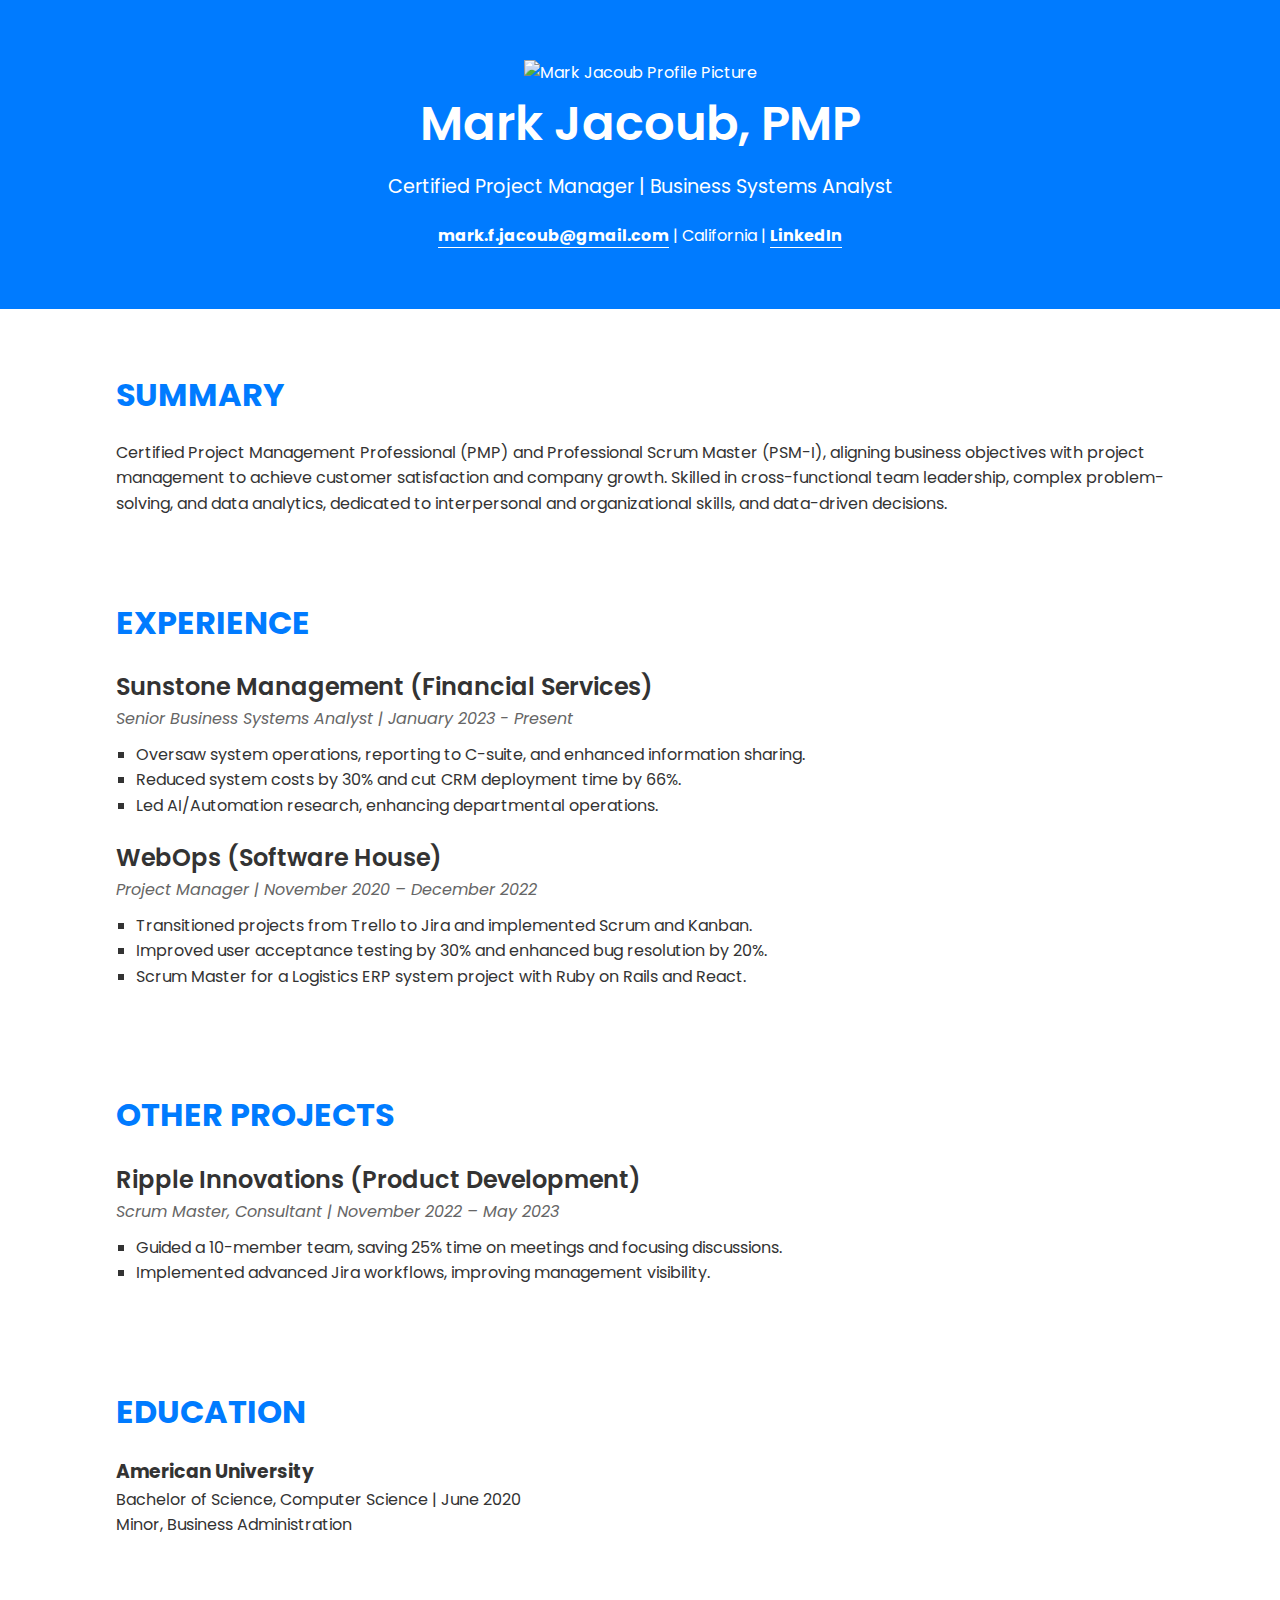
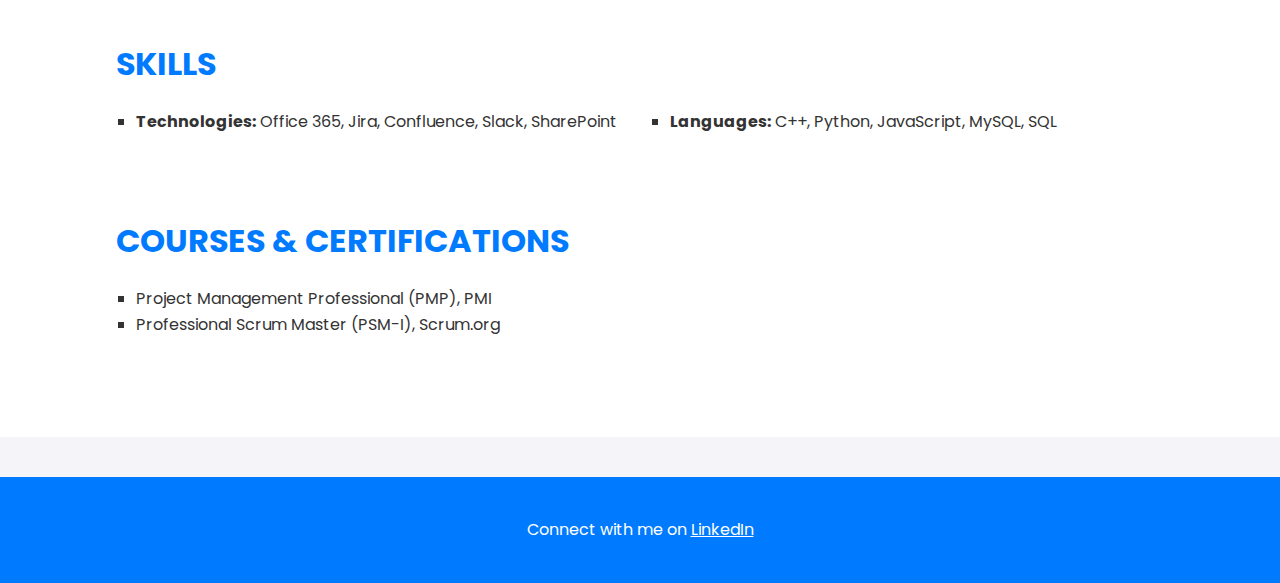
==== index.html @ c3df67de "Update index.html" ====
<!DOCTYPE html>
<html lang="en">
<head>
    <meta charset="UTF-8">
    <meta name="viewport" content="width=device-width, initial-scale=1.0">
    <title>Mark Jacoub - Resume</title>
    <link rel="stylesheet" href="styles.css"> <!-- Link to your CSS file for styling -->
    <link href="https://fonts.googleapis.com/css2?family=Poppins:wght@400;600&display=swap" rel="stylesheet">
</head>
<body>
    <header class="hero">
        <div class="container hero-content">
            <!-- Add image space -->
            <div class="profile-pic">
                <img src="profile.jpg" alt="Mark Jacoub Profile Picture">
            </div>
            <div class="hero-text">
                <h1>Mark Jacoub, PMP</h1>
                <p class="subtitle">Certified Project Manager | Business Systems Analyst</p>
                <p><a href="mailto:mark.f.jacoub@gmail.com">mark.f.jacoub@gmail.com</a> | <span>California</span> | <a href="https://www.linkedin.com/in/mark-jacoub" target="_blank">LinkedIn</a></p>
            </div>
        </div>
    </header>

    <main>
        <section id="summary" class="container section">
            <h2>Summary</h2>
            <p>
                Certified Project Management Professional (PMP) and Professional Scrum Master (PSM-I), aligning business objectives with project management to achieve customer satisfaction and company growth. Skilled in cross-functional team leadership, complex problem-solving, and data analytics, dedicated to interpersonal and organizational skills, and data-driven decisions.
            </p>
        </section>

        <section id="experience" class="container section">
            <h2>Experience</h2>

            <div class="job">
                <h3>Sunstone Management (Financial Services)</h3>
                <span class="job-title">Senior Business Systems Analyst | January 2023 - Present</span>
                <ul>
                    <li>Oversaw system operations, reporting to C-suite, and enhanced information sharing.</li>
                    <li>Reduced system costs by 30% and cut CRM deployment time by 66%.</li>
                    <li>Led AI/Automation research, enhancing departmental operations.</li>
                </ul>
            </div>

            <div class="job">
                <h3>WebOps (Software House)</h3>
                <span class="job-title">Project Manager | November 2020 – December 2022</span>
                <ul>
                    <li>Transitioned projects from Trello to Jira and implemented Scrum and Kanban.</li>
                    <li>Improved user acceptance testing by 30% and enhanced bug resolution by 20%.</li>
                    <li>Scrum Master for a Logistics ERP system project with Ruby on Rails and React.</li>
                </ul>
            </div>

            <!-- More experience items can go here -->
        </section>

        <section id="projects" class="container section">
            <h2>Other Projects</h2>

            <!-- List of Projects -->
            <div class="job">
                <h3>Ripple Innovations (Product Development)</h3>
                <span class="job-title">Scrum Master, Consultant | November 2022 – May 2023</span>
                <ul>
                    <li>Guided a 10-member team, saving 25% time on meetings and focusing discussions.</li>
                    <li>Implemented advanced Jira workflows, improving management visibility.</li>
                </ul>
            </div>
        </section>

        <section id="education" class="container section">
            <h2>Education</h2>
            <div class="education-item">
                <h3>American University</h3>
                <p>Bachelor of Science, Computer Science | June 2020</p>
                <p>Minor, Business Administration</p>
            </div>
        </section>

        <section id="skills" class="container section">
            <h2>Skills</h2>
            <ul class="skills-list">
                <li><strong>Technologies:</strong> Office 365, Jira, Confluence, Slack, SharePoint</li>
                <li><strong>Languages:</strong> C++, Python, JavaScript, MySQL, SQL</li>
            </ul>
        </section>

        <section id="certifications" class="container section">
            <h2>Courses & Certifications</h2>
            <ul>
                <li>Project Management Professional (PMP), PMI</li>
                <li>Professional Scrum Master (PSM-I), Scrum.org</li>
            </ul>
        </section>
    </main>

    <footer class="footer">
        <div class="container">
            <p>Connect with me on <a href="https://www.linkedin.com/in/mark-jacoub">LinkedIn</a></p>
        </div>
    </footer>
</body>
</html>
---- styles.css ----
/* Import Google Fonts */
@import url('https://fonts.googleapis.com/css2?family=Poppins:wght@400;600&display=swap');

* {
    margin: 0;
    padding: 0;
    box-sizing: border-box;
}

body {
    font-family: 'Poppins', sans-serif;
    line-height: 1.6;
    background-color: #f4f4f9;
    color: #333;
}

a {
    color: #007bff;
    text-decoration: none;
}

.container {
    width: 85%;
    max-width: 1200px;
    margin: 0 auto;
    padding: 20px;
}

.hero {
    background: #007bff;
    color: #fff;
    padding: 40px 0;
    text-align: center;
}

.hero h1 {
    font-size: 3em;
    font-weight: 600;
    margin-bottom: 10px;
}

.hero p.subtitle {
    font-size: 1.2em;
    margin-bottom: 20px;
}

.hero a {
    color: #fff;
    font-weight: bold;
    border-bottom: 1px solid #fff;
    transition: border-bottom 0.3s ease-in-out;
}

.hero a:hover {
    border-bottom: 1px solid transparent;
}

main {
    background: #fff;
    padding: 40px 0;
}

.section {
    margin-bottom: 40px;
}

h2 {
    font-size: 2em;
    color: #007bff;
    margin-bottom: 20px;
    text-transform: uppercase;
}

.job, .education-item {
    margin-bottom: 20px;
}

.job h3 {
    font-size: 1.5em;
    font-weight: 600;
    color: #333;
}

.job-title {
    font-style: italic;
    color: #666;
    margin-bottom: 10px;
    display: block;
}

ul {
    list-style-type: square;
    margin-left: 20px;
}

ul.skills-list {
    columns: 2;
    column-gap: 40px;
}

footer.footer {
    background: #007bff;
    color: white;
    text-align: center;
    padding: 20px 0;
    margin-top: 40px;
}

.footer a {
    color: #fff;
    text-decoration: underline;
    transition: color 0.3s ease-in-out;
}

.footer a:hover {
    color: #f4f4f9;
}
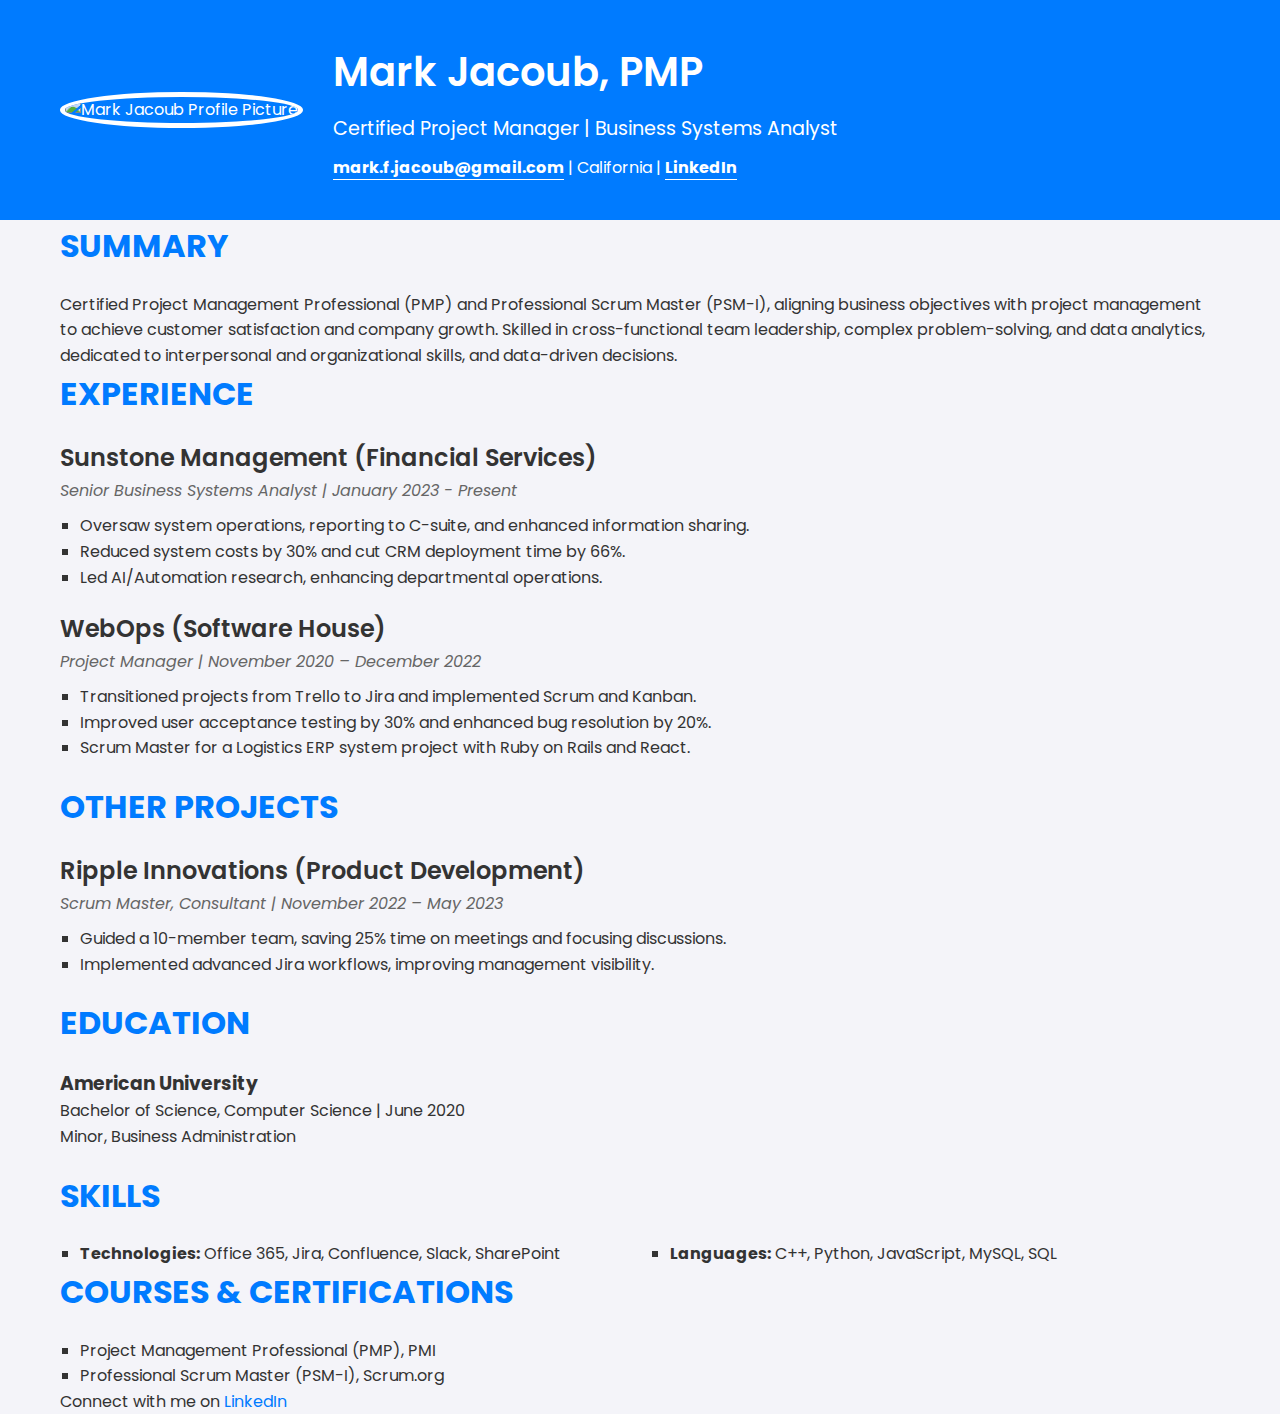
==== commit a6b3ff54: "Update index.html" ====
--- a/index.html
+++ b/index.html
@@ -10,10 +10,11 @@
 <body>
     <header class="hero">
         <div class="container hero-content">
-            <!-- Add image space -->
+            <!-- Image container -->
             <div class="profile-pic">
                 <img src="profile.jpg" alt="Mark Jacoub Profile Picture">
             </div>
+            <!-- Text content -->
             <div class="hero-text">
                 <h1>Mark Jacoub, PMP</h1>
                 <p class="subtitle">Certified Project Manager | Business Systems Analyst</p>
--- a/styles.css
+++ b/styles.css
@@ -19,29 +19,43 @@
     text-decoration: none;
 }
 
-.container {
-    width: 85%;
-    max-width: 1200px;
-    margin: 0 auto;
+.profile-pic img {
+    border-radius: 50%;  /* Make image round */
+    width: 150px;        /* Fixed width for image */
+    height: 150px;       /* Fixed height for image */
+    object-fit: cover;   /* Ensure image fits inside the circle */
+    border: 5px solid #fff; /* Optional white border around the image */
+}
+
+/* Flexbox for aligning the image and text horizontally */
+.hero {
+    background: #007bff;
+    color: white;
+    padding: 40px 0;
+}
+
+.hero-content {
+    display: flex;
+    align-items: center;
+    justify-content: flex-start; /* Align items to the left */
+    gap: 30px;  /* Space between image and text */
     padding: 20px;
 }
 
-.hero {
-    background: #007bff;
-    color: #fff;
-    padding: 40px 0;
-    text-align: center;
+.hero-text {
+    text-align: left;  /* Align the text to the left */
+    max-width: 70%;  /* Limit width of the text block */
 }
 
 .hero h1 {
-    font-size: 3em;
+    font-size: 2.5em;
     font-weight: 600;
     margin-bottom: 10px;
 }
 
 .hero p.subtitle {
     font-size: 1.2em;
-    margin-bottom: 20px;
+    margin-bottom: 10px;
 }
 
 .hero a {
@@ -54,6 +68,11 @@
 .hero a:hover {
     border-bottom: 1px solid transparent;
 }
+
+.container {
+    max-width: 1200px;
+    margin: 0 auto;
+    padding: 0 20px;
 
 main {
     background: #fff;
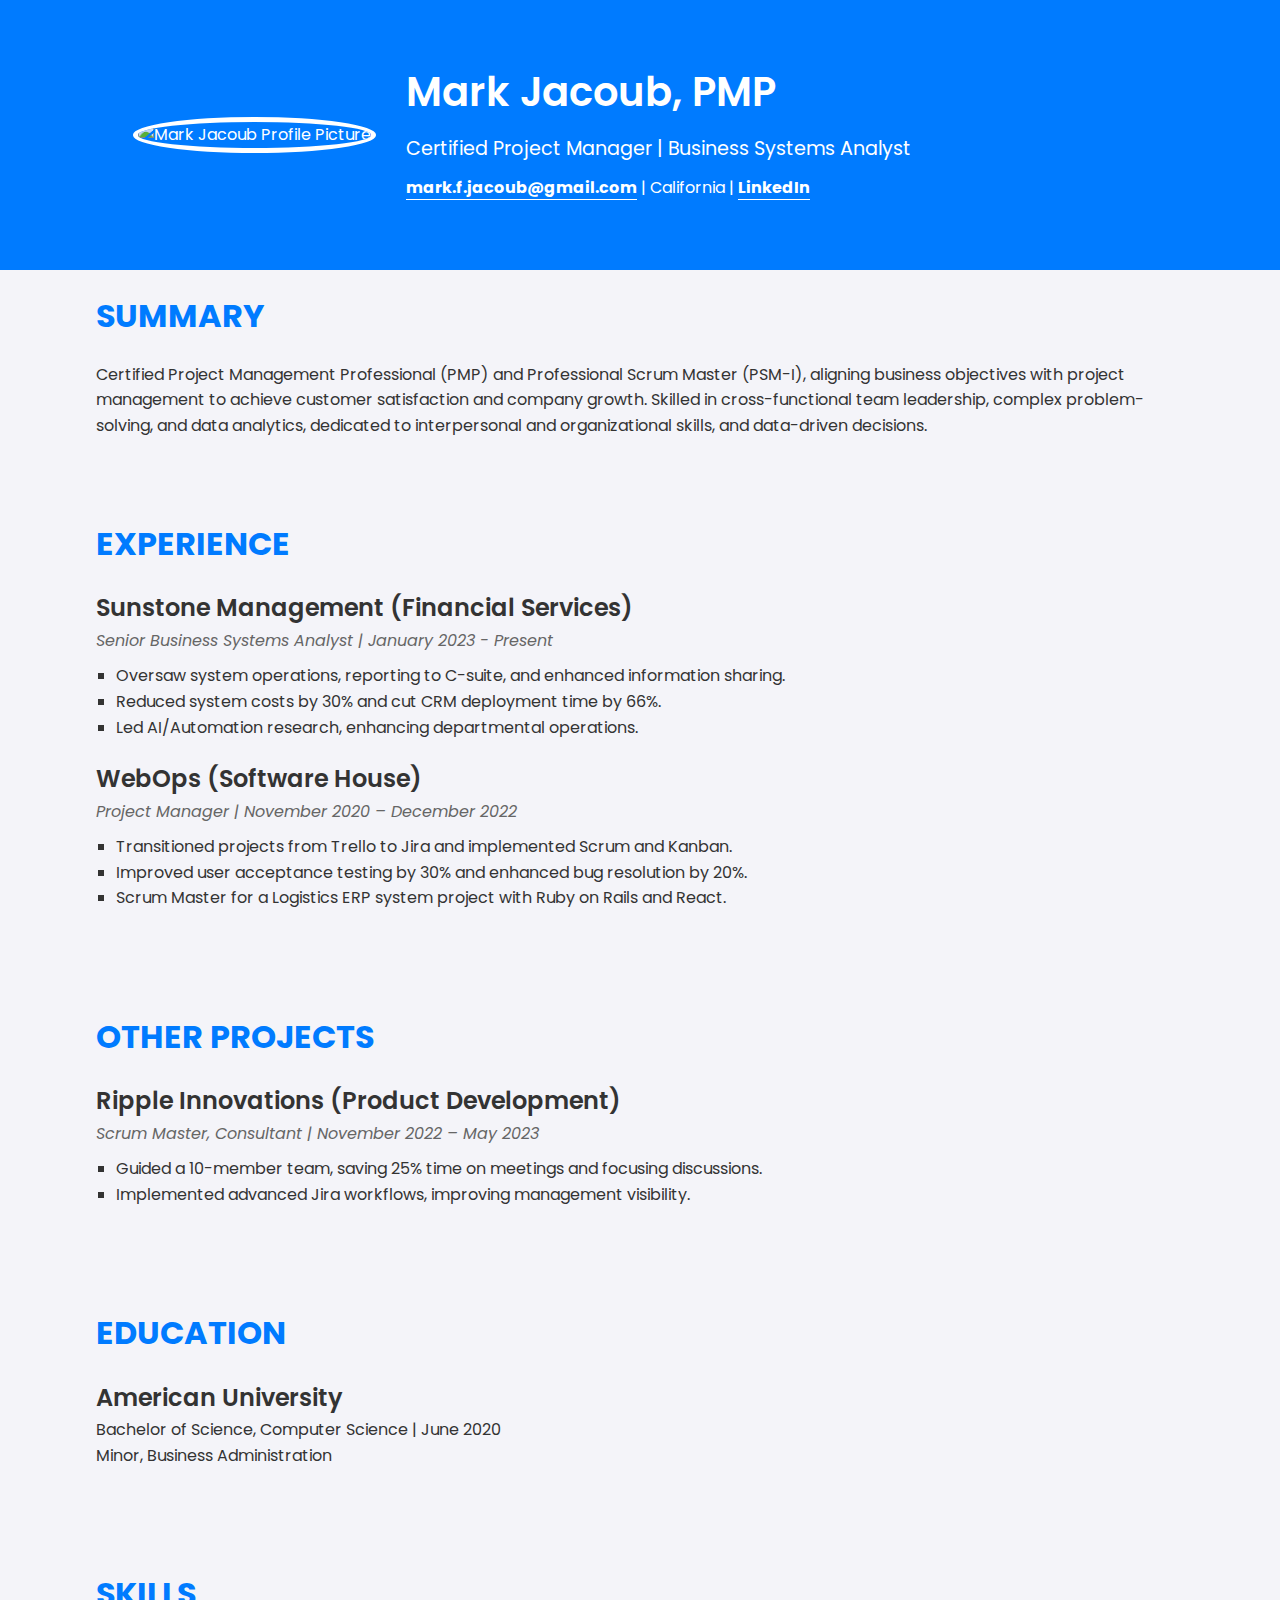
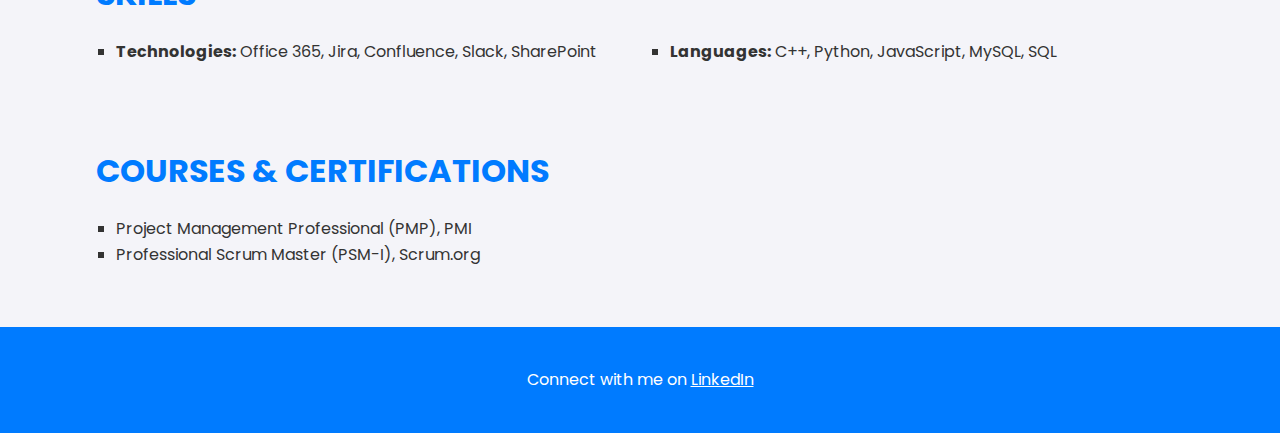
==== commit be3f3cd0: "Update index.html" ====
--- a/index.html
+++ b/index.html
@@ -7,12 +7,11 @@
     <link rel="stylesheet" href="styles.css"> <!-- Link to your CSS file for styling -->
     <link href="https://fonts.googleapis.com/css2?family=Poppins:wght@400;600&display=swap" rel="stylesheet">
 </head>
-<body>
     <header class="hero">
         <div class="container hero-content">
             <!-- Image container -->
             <div class="profile-pic">
-                <img src="profile.jpg" alt="Mark Jacoub Profile Picture">
+                <img src="images/profile.jpg" alt="Mark Jacoub Profile Picture">
             </div>
             <!-- Text content -->
             <div class="hero-text">
--- a/styles.css
+++ b/styles.css
@@ -12,43 +12,59 @@
     line-height: 1.6;
     background-color: #f4f4f9;
     color: #333;
-}
-
+    margin: 0;
+    padding: 0;
+}
+
+/* Links */
 a {
     color: #007bff;
     text-decoration: none;
 }
 
-.profile-pic img {
-    border-radius: 50%;  /* Make image round */
-    width: 150px;        /* Fixed width for image */
-    height: 150px;       /* Fixed height for image */
-    object-fit: cover;   /* Ensure image fits inside the circle */
-    border: 5px solid #fff; /* Optional white border around the image */
-}
-
-/* Flexbox for aligning the image and text horizontally */
+a:hover {
+    text-decoration: underline;
+}
+
+/* Container */
+.container {
+    width: 85%;
+    max-width: 1200px;
+    margin: 0 auto;
+    padding: 20px;
+}
+
+/* HERO SECTION */
 .hero {
-    background: #007bff;
-    color: white;
-    padding: 40px 0;
+    background-color: #007bff;
+    color: #fff;
+    padding: 40px 20px; /* Add some padding for better mobile view */
 }
 
 .hero-content {
     display: flex;
     align-items: center;
-    justify-content: flex-start; /* Align items to the left */
-    gap: 30px;  /* Space between image and text */
-    padding: 20px;
+    justify-content: flex-start;
+    gap: 30px;
+    flex-wrap: wrap; /* This ensures the image and text stack on smaller screens */
+}
+
+.profile-pic img {
+    border-radius: 50%; /* Make image round */
+    width: 150px; /* Fixed width for desktop */
+    height: 150px;
+    object-fit: cover; /* Keep the image proportionate */
+    border: 5px solid #fff; /* Optional white border around the image */
 }
 
 .hero-text {
-    text-align: left;  /* Align the text to the left */
-    max-width: 70%;  /* Limit width of the text block */
-}
-
+    text-align: left;
+    max-width: 70%; /* Limits the text width to 70% on wider screens */
+}
+
+/* Headings and Text */
 .hero h1 {
-    font-size: 2.5em;
+    font-size: 2.5em; /* Large font size for desktop */
     font-weight: 600;
     margin-bottom: 10px;
 }
@@ -56,6 +72,10 @@
 .hero p.subtitle {
     font-size: 1.2em;
     margin-bottom: 10px;
+}
+
+.hero p {
+    margin: 10px 0;
 }
 
 .hero a {
@@ -69,20 +89,13 @@
     border-bottom: 1px solid transparent;
 }
 
-.container {
-    max-width: 1200px;
-    margin: 0 auto;
-    padding: 0 20px;
-
-main {
-    background: #fff;
-    padding: 40px 0;
-}
-
+/* SECTION STYLING */
 .section {
     margin-bottom: 40px;
-}
-
+    padding: 20px 0;
+}
+
+/* Headings for sections */
 h2 {
     font-size: 2em;
     color: #007bff;
@@ -94,7 +107,7 @@
     margin-bottom: 20px;
 }
 
-.job h3 {
+.job h3, .education-item h3 {
     font-size: 1.5em;
     font-weight: 600;
     color: #333;
@@ -107,6 +120,7 @@
     display: block;
 }
 
+/* List Styling */
 ul {
     list-style-type: square;
     margin-left: 20px;
@@ -117,7 +131,7 @@
     column-gap: 40px;
 }
 
-footer.footer {
+.footer {
     background: #007bff;
     color: white;
     text-align: center;
@@ -134,3 +148,70 @@
 .footer a:hover {
     color: #f4f4f9;
 }
+
+/* RESPONSIVE DESIGN: ADAPT FOR MOBILE VIEW */
+
+/* Adjust for screens with a width of 768px or smaller (tablet & mobile) */
+@media (max-width: 768px) {
+    .hero-content {
+        flex-direction: column; /* Stack image and text vertically on smaller screens */
+        text-align: center; /* Center-align text for mobile view */
+    }
+
+    .profile-pic img {
+        width: 120px; /* Slightly smaller profile image for mobile */
+        height: 120px;
+    }
+
+    .hero h1 {
+        font-size: 2em; /* Reduce heading size for mobile */
+    }
+
+    .hero p.subtitle {
+        font-size: 1.1em; /* Slightly smaller subtitle */
+    }
+
+    .hero-text {
+        max-width: 100%; /* Let text take up full width on mobile */
+    }
+
+    ul.skills-list {
+        columns: 1; /* Single column list for smaller screens */
+    }
+
+    h2 {
+        font-size: 1.8em; /* Slightly smaller section headings */
+    }
+
+    .container {
+        width: 90%; /* Increase container width for smaller screens */
+    }
+}
+
+/* Adjust for screens with a width of 480px or smaller (mobile) */
+@media (max-width: 480px) {
+    .hero h1 {
+        font-size: 1.8em; /* Further reduce heading size */
+    }
+
+    .hero p.subtitle {
+        font-size: 1em; /* Adjust subtitle size */
+    }
+
+    .profile-pic img {
+        width: 100px; /* Smaller profile image for very small screens */
+        height: 100px;
+    }
+
+    .hero-content {
+        gap: 20px; /* Reduce gap between image and text */
+    }
+
+    .container {
+        width: 95%; /* Maximize container width for small screens */
+    }
+
+    ul.skills-list {
+        margin-left: 0; /* Center the list on very small screens */
+    }
+}
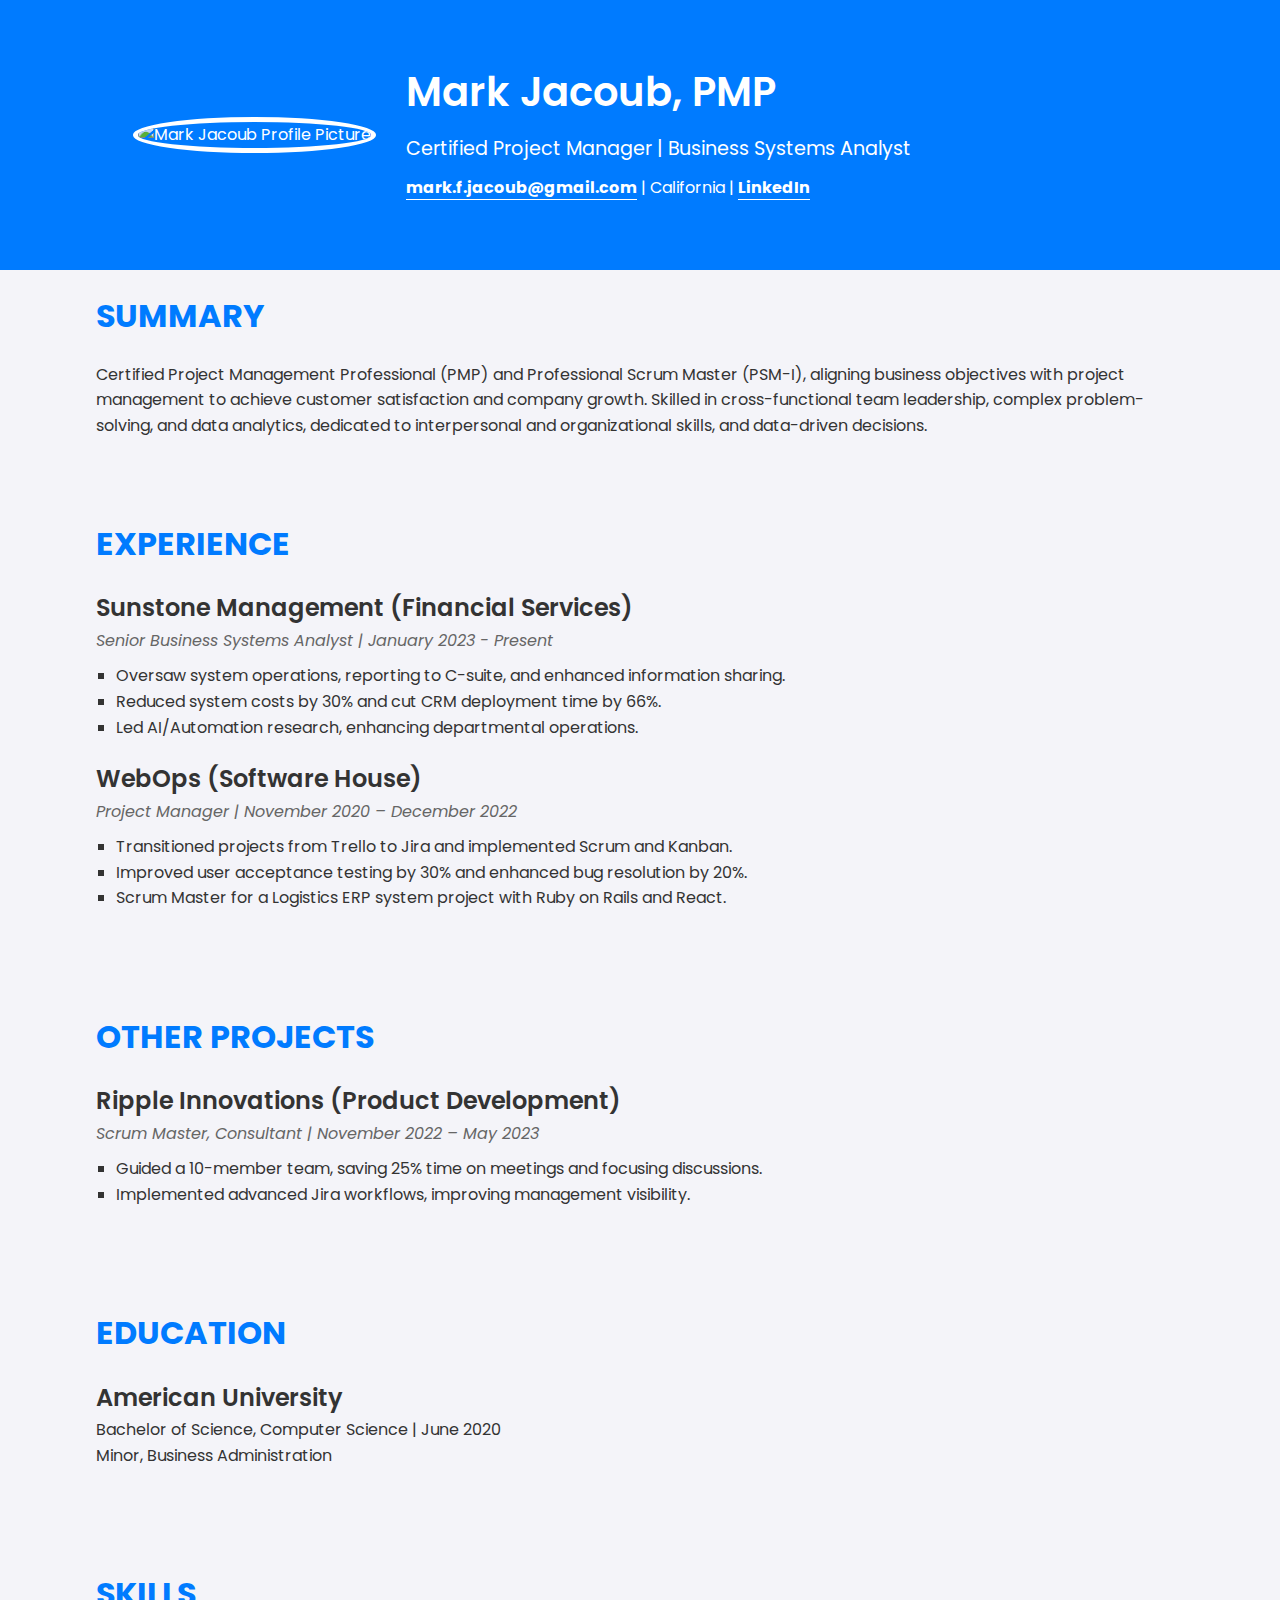
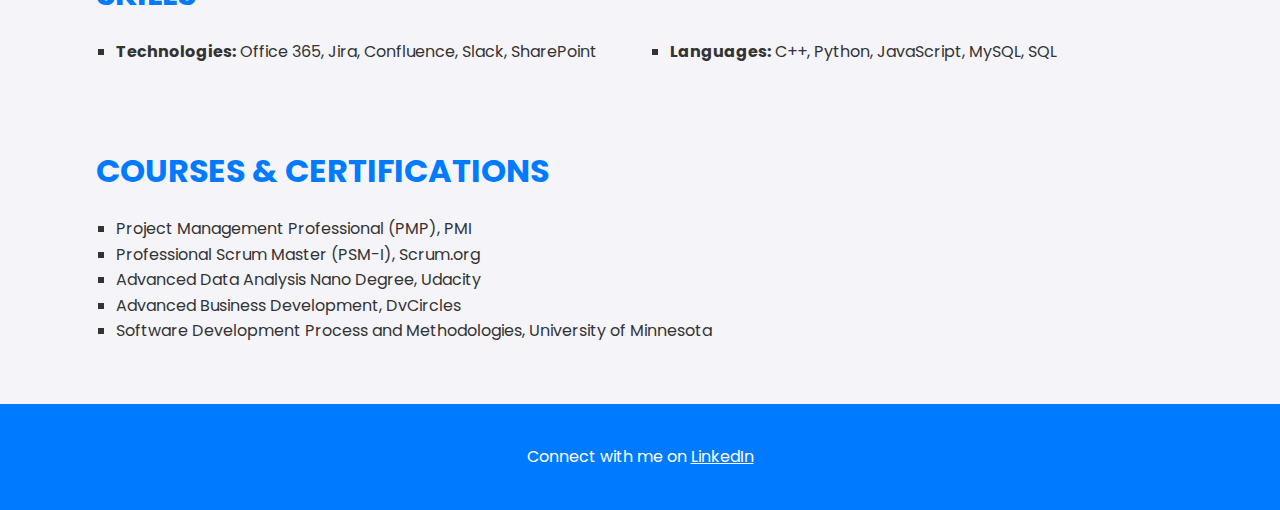
==== commit 2eb49d59: "Update index.html" ====
--- a/index.html
+++ b/index.html
@@ -4,14 +4,15 @@
     <meta charset="UTF-8">
     <meta name="viewport" content="width=device-width, initial-scale=1.0">
     <title>Mark Jacoub - Resume</title>
-    <link rel="stylesheet" href="styles.css"> <!-- Link to your CSS file for styling -->
+    <link rel="stylesheet" href="styles.css">
     <link href="https://fonts.googleapis.com/css2?family=Poppins:wght@400;600&display=swap" rel="stylesheet">
 </head>
+<body>
     <header class="hero">
         <div class="container hero-content">
             <!-- Image container -->
             <div class="profile-pic">
-                <img src="images/profile.jpg" alt="Mark Jacoub Profile Picture">
+                <img src="profile.jpg" alt="Mark Jacoub Profile Picture">
             </div>
             <!-- Text content -->
             <div class="hero-text">
@@ -59,7 +60,6 @@
         <section id="projects" class="container section">
             <h2>Other Projects</h2>
 
-            <!-- List of Projects -->
             <div class="job">
                 <h3>Ripple Innovations (Product Development)</h3>
                 <span class="job-title">Scrum Master, Consultant | November 2022 – May 2023</span>
@@ -92,6 +92,9 @@
             <ul>
                 <li>Project Management Professional (PMP), PMI</li>
                 <li>Professional Scrum Master (PSM-I), Scrum.org</li>
+                <li>Advanced Data Analysis Nano Degree, Udacity</li>
+                <li>Advanced Business Development, DvCircles</li>
+                <li>Software Development Process and Methodologies, University of Minnesota</li>
             </ul>
         </section>
     </main>
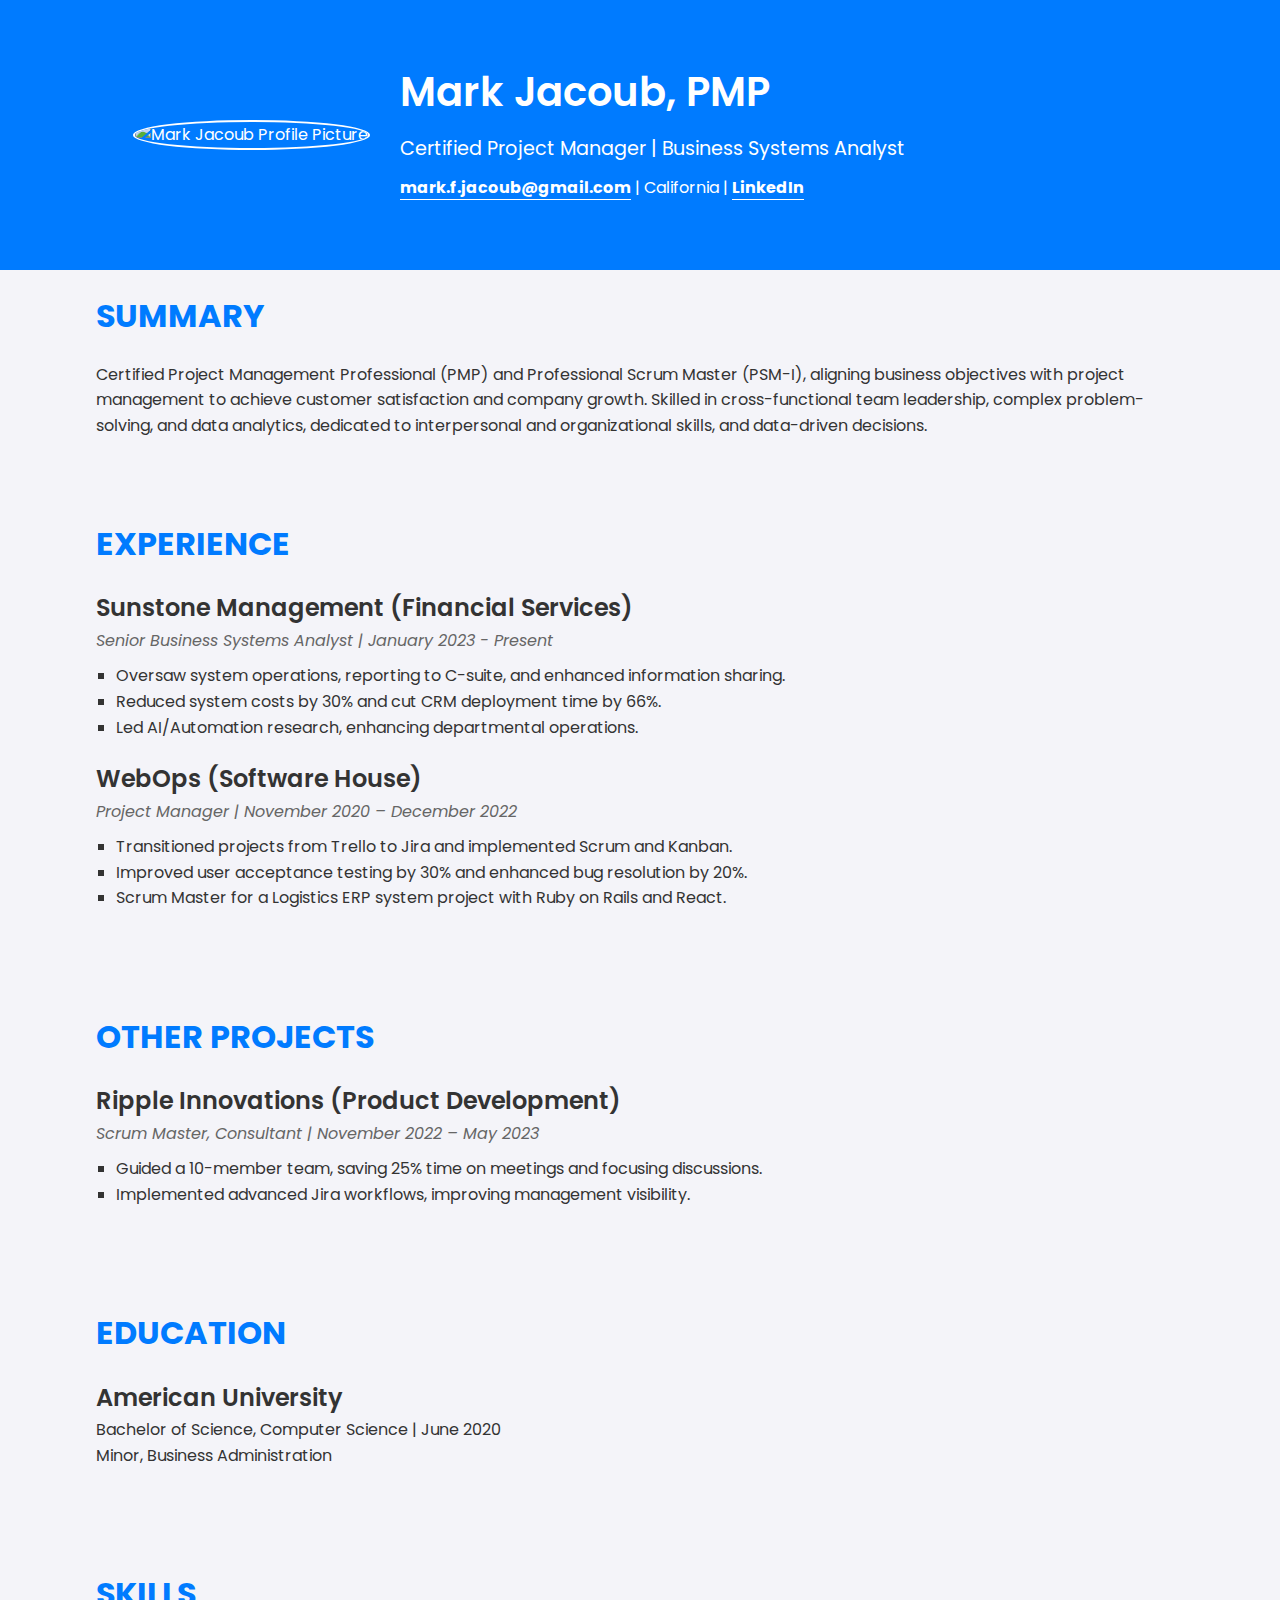
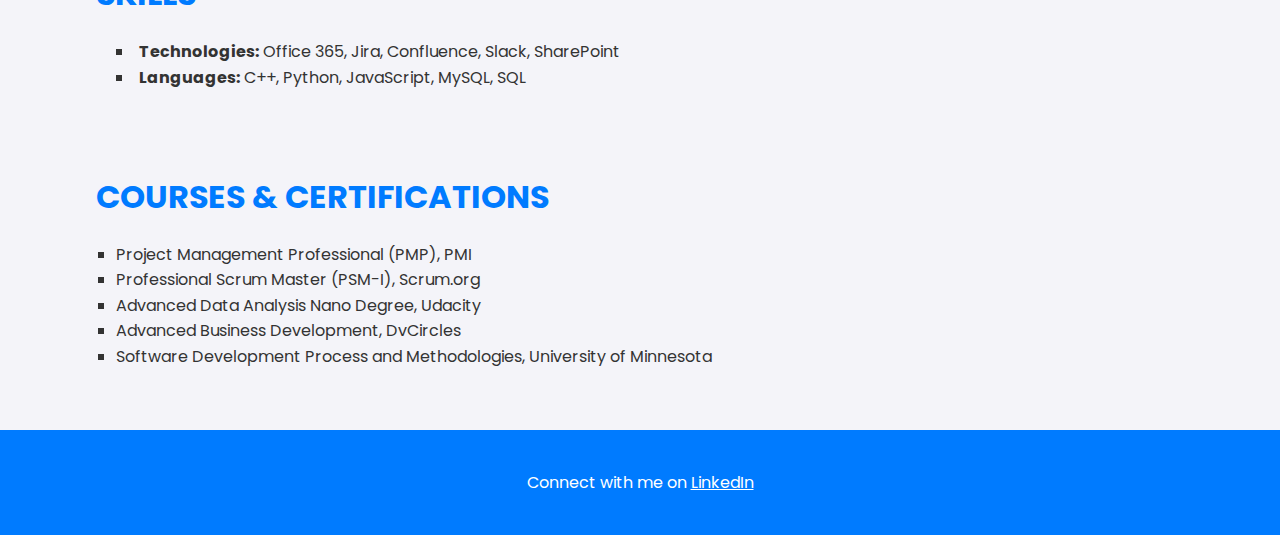
==== commit 156f89bf: "Update index.html" ====
--- a/index.html
+++ b/index.html
@@ -5,7 +5,6 @@
     <meta name="viewport" content="width=device-width, initial-scale=1.0">
     <title>Mark Jacoub - Resume</title>
     <link rel="stylesheet" href="styles.css">
-    <link href="https://fonts.googleapis.com/css2?family=Poppins:wght@400;600&display=swap" rel="stylesheet">
 </head>
 <body>
     <header class="hero">
--- a/styles.css
+++ b/styles.css
@@ -51,10 +51,10 @@
 
 .profile-pic img {
     border-radius: 50%; /* Make image round */
-    width: 150px; /* Fixed width for desktop */
-    height: 150px;
+    width: 500px; /* Fixed width for desktop */
+    height: 500px;
     object-fit: cover; /* Keep the image proportionate */
-    border: 5px solid #fff; /* Optional white border around the image */
+    border: 2px solid #fff; /* Optional white border around the image */
 }
 
 .hero-text {
@@ -123,15 +123,15 @@
 /* List Styling */
 ul {
     list-style-type: square;
-    margin-left: 20px;
+    margin-left: 20px; /* Indent the list */
 }
 
 ul.skills-list {
-    columns: 2;
-    column-gap: 40px;
+    list-style-position: inside; /* Ensure the bullets stay inside the container */
+    padding-left: 0; /* Remove default padding */
 }
 
-.footer {
+footer.footer {
     background: #007bff;
     color: white;
     text-align: center;
@@ -159,8 +159,8 @@
     }
 
     .profile-pic img {
-        width: 120px; /* Slightly smaller profile image for mobile */
-        height: 120px;
+        width: 300px; /* Slightly smaller profile image for mobile */
+        height: 300px;
     }
 
     .hero h1 {
@@ -175,43 +175,4 @@
         max-width: 100%; /* Let text take up full width on mobile */
     }
 
-    ul.skills-list {
-        columns: 1; /* Single column list for smaller screens */
-    }
-
-    h2 {
-        font-size: 1.8em; /* Slightly smaller section headings */
-    }
-
-    .container {
-        width: 90%; /* Increase container width for smaller screens */
-    }
-}
-
-/* Adjust for screens with a width of 480px or smaller (mobile) */
-@media (max-width: 480px) {
-    .hero h1 {
-        font-size: 1.8em; /* Further reduce heading size */
-    }
-
-    .hero p.subtitle {
-        font-size: 1em; /* Adjust subtitle size */
-    }
-
-    .profile-pic img {
-        width: 100px; /* Smaller profile image for very small screens */
-        height: 100px;
-    }
-
-    .hero-content {
-        gap: 20px; /* Reduce gap between image and text */
-    }
-
-    .container {
-        width: 95%; /* Maximize container width for small screens */
-    }
-
-    ul.skills-list {
-        margin-left: 0; /* Center the list on very small screens */
-    }
-}
+   
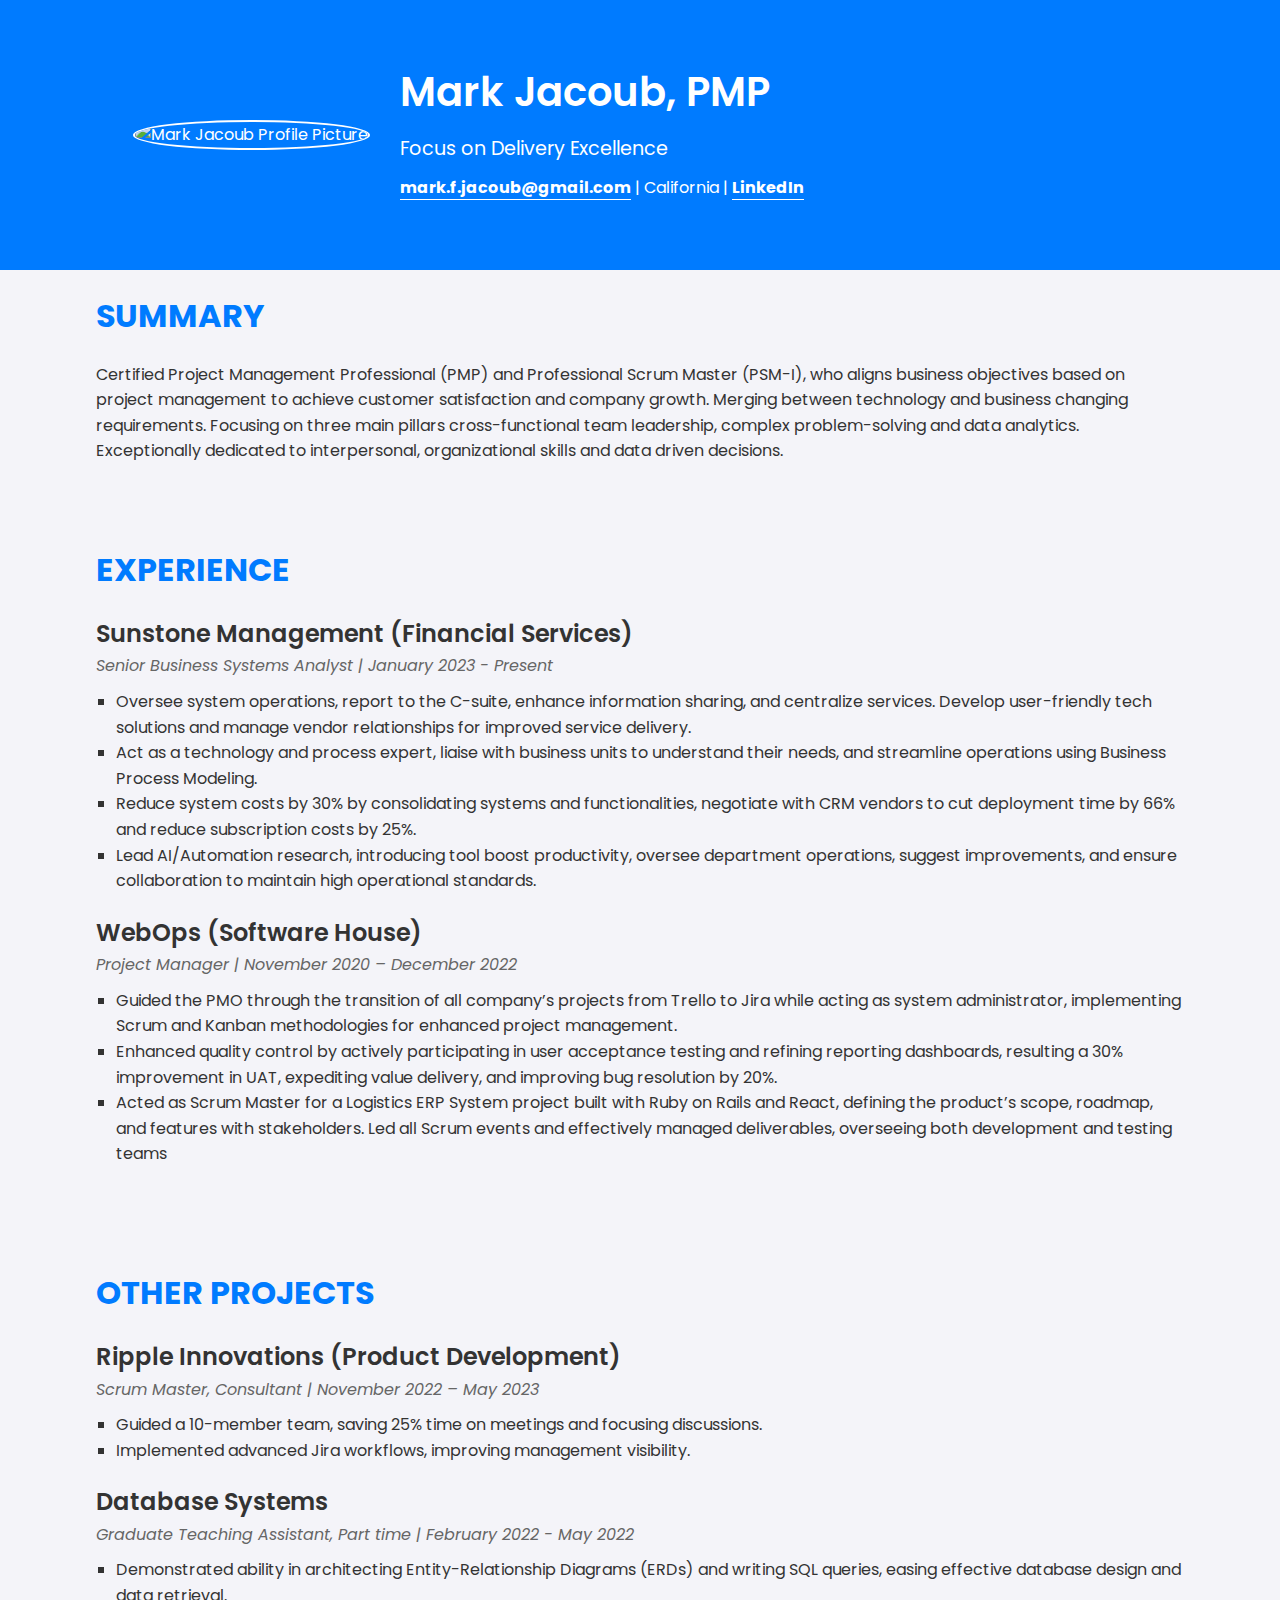
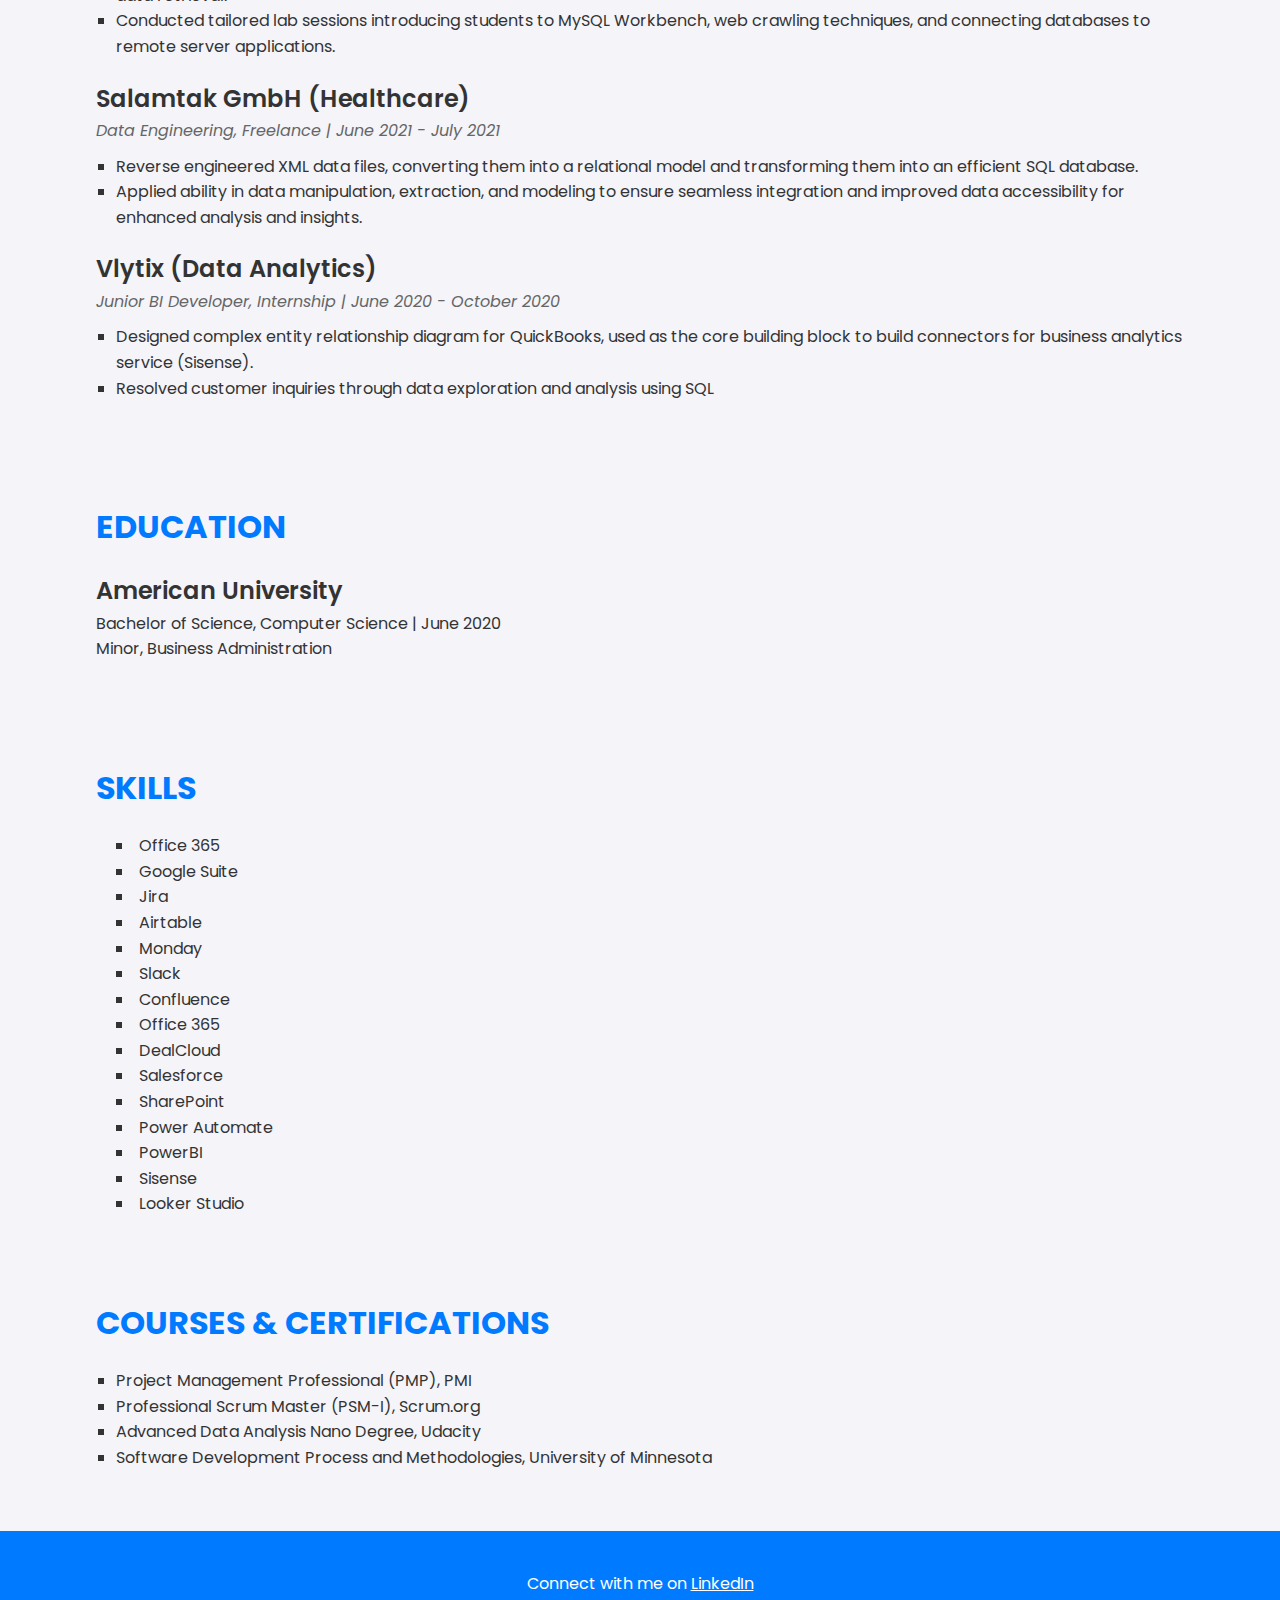
==== commit 22c930a2: "Update index.html" ====
--- a/index.html
+++ b/index.html
@@ -16,7 +16,7 @@
             <!-- Text content -->
             <div class="hero-text">
                 <h1>Mark Jacoub, PMP</h1>
-                <p class="subtitle">Certified Project Manager | Business Systems Analyst</p>
+                <p class="subtitle">Focus on Delivery Excellence</p>
                 <p><a href="mailto:mark.f.jacoub@gmail.com">mark.f.jacoub@gmail.com</a> | <span>California</span> | <a href="https://www.linkedin.com/in/mark-jacoub" target="_blank">LinkedIn</a></p>
             </div>
         </div>
@@ -25,9 +25,9 @@
     <main>
         <section id="summary" class="container section">
             <h2>Summary</h2>
-            <p>
-                Certified Project Management Professional (PMP) and Professional Scrum Master (PSM-I), aligning business objectives with project management to achieve customer satisfaction and company growth. Skilled in cross-functional team leadership, complex problem-solving, and data analytics, dedicated to interpersonal and organizational skills, and data-driven decisions.
-            </p>
+                <p>
+                    Certified Project Management Professional (PMP) and Professional Scrum Master (PSM-I), who aligns business objectives based on project management to achieve customer satisfaction and company growth. Merging between technology and business changing requirements. Focusing on three main pillars cross-functional team leadership, complex problem-solving and data analytics. Exceptionally dedicated to interpersonal, organizational skills and data driven decisions.            
+                </p>
         </section>
 
         <section id="experience" class="container section">
@@ -37,9 +37,10 @@
                 <h3>Sunstone Management (Financial Services)</h3>
                 <span class="job-title">Senior Business Systems Analyst | January 2023 - Present</span>
                 <ul>
-                    <li>Oversaw system operations, reporting to C-suite, and enhanced information sharing.</li>
-                    <li>Reduced system costs by 30% and cut CRM deployment time by 66%.</li>
-                    <li>Led AI/Automation research, enhancing departmental operations.</li>
+                    <li>Oversee system operations, report to the C-suite, enhance information sharing, and centralize services. Develop user-friendly tech solutions and manage vendor relationships for improved service delivery.</li>
+                    <li>Act as a technology and process expert, liaise with business units to understand their needs, and streamline operations using Business Process Modeling.</li>
+                    <li>Reduce system costs by 30% by consolidating systems and functionalities, negotiate with CRM vendors to cut deployment time by 66% and reduce subscription costs by 25%.</li>
+                    <li>Lead AI/Automation research, introducing tool boost productivity, oversee department operations, suggest improvements, and ensure collaboration to maintain high operational standards.</li>
                 </ul>
             </div>
 
@@ -47,13 +48,14 @@
                 <h3>WebOps (Software House)</h3>
                 <span class="job-title">Project Manager | November 2020 – December 2022</span>
                 <ul>
-                    <li>Transitioned projects from Trello to Jira and implemented Scrum and Kanban.</li>
-                    <li>Improved user acceptance testing by 30% and enhanced bug resolution by 20%.</li>
-                    <li>Scrum Master for a Logistics ERP system project with Ruby on Rails and React.</li>
+                    <li>Guided the PMO through the transition of all company’s projects from Trello to Jira while acting as system administrator, implementing Scrum and Kanban methodologies for enhanced project management.</li>
+                    <li>Enhanced quality control by actively participating in user acceptance testing and refining reporting dashboards, resulting a 30% improvement in UAT, expediting value delivery, and improving bug resolution by 20%.</li>
+                    <li>Acted as Scrum Master for a Logistics ERP System project built with Ruby on Rails and React, defining the product’s scope, roadmap, and features with stakeholders. Led all Scrum events and effectively managed deliverables, overseeing both development and testing teams</li>
                 </ul>
             </div>
 
             <!-- More experience items can go here -->
+            
         </section>
 
         <section id="projects" class="container section">
@@ -67,6 +69,35 @@
                     <li>Implemented advanced Jira workflows, improving management visibility.</li>
                 </ul>
             </div>
+
+            <div class="job">
+                <h3>Database Systems</h3>
+                <span class="job-title">Graduate Teaching Assistant, Part time | February 2022 - May 2022</span>
+                <ul>
+                    <li>Demonstrated ability in architecting Entity-Relationship Diagrams (ERDs) and writing SQL queries, easing effective database design and data retrieval.</li>
+                    <li>Conducted tailored lab sessions introducing students to MySQL Workbench, web crawling techniques, and connecting databases to remote server applications.</li>
+                </ul>
+            </div>
+            
+            <div class="job">
+                <h3>Salamtak GmbH (Healthcare)</h3>
+                <span class="job-title">Data Engineering, Freelance | June 2021 - July 2021</span>
+                <ul>
+                    <li>Reverse engineered XML data files, converting them into a relational model and transforming them into an efficient SQL database.</li>
+                    <li>Applied ability in data manipulation, extraction, and modeling to ensure seamless integration and improved data accessibility for enhanced analysis and insights.</li>
+                </ul>
+            </div>
+            
+            <div class="job">
+                <h3>Vlytix (Data Analytics)</h3>
+                <span class="job-title">Junior BI Developer, Internship | June 2020 - October 2020</span>
+                <ul>
+                    <li>Designed complex entity relationship diagram for QuickBooks, used as the core building block to build connectors for business analytics service (Sisense).</li>
+                    <li>Resolved customer inquiries through data exploration and analysis using SQL</li>
+                </ul>
+            </div>
+            
+
         </section>
 
         <section id="education" class="container section">
@@ -81,18 +112,31 @@
         <section id="skills" class="container section">
             <h2>Skills</h2>
             <ul class="skills-list">
-                <li><strong>Technologies:</strong> Office 365, Jira, Confluence, Slack, SharePoint</li>
-                <li><strong>Languages:</strong> C++, Python, JavaScript, MySQL, SQL</li>
-            </ul>
+                <li>Office 365</li>
+                <li>Google Suite</li>
+                <li>Jira</li>
+                <li>Airtable</li>
+                <li>Monday</li>
+                <li>Slack</li>
+                <li>Confluence</li>
+                <li>Office 365</li>
+                <li>DealCloud</li>
+                <li>Salesforce</li>
+                <li>SharePoint</li>
+                <li>Power Automate</li>
+                <li>PowerBI</li>
+                <li>Sisense</li>
+                <li>Looker Studio</li>
+
+            </ul>   
         </section>
 
         <section id="certifications" class="container section">
             <h2>Courses & Certifications</h2>
-            <ul>
+            <ul class="courses-list">
                 <li>Project Management Professional (PMP), PMI</li>
                 <li>Professional Scrum Master (PSM-I), Scrum.org</li>
                 <li>Advanced Data Analysis Nano Degree, Udacity</li>
-                <li>Advanced Business Development, DvCircles</li>
                 <li>Software Development Process and Methodologies, University of Minnesota</li>
             </ul>
         </section>
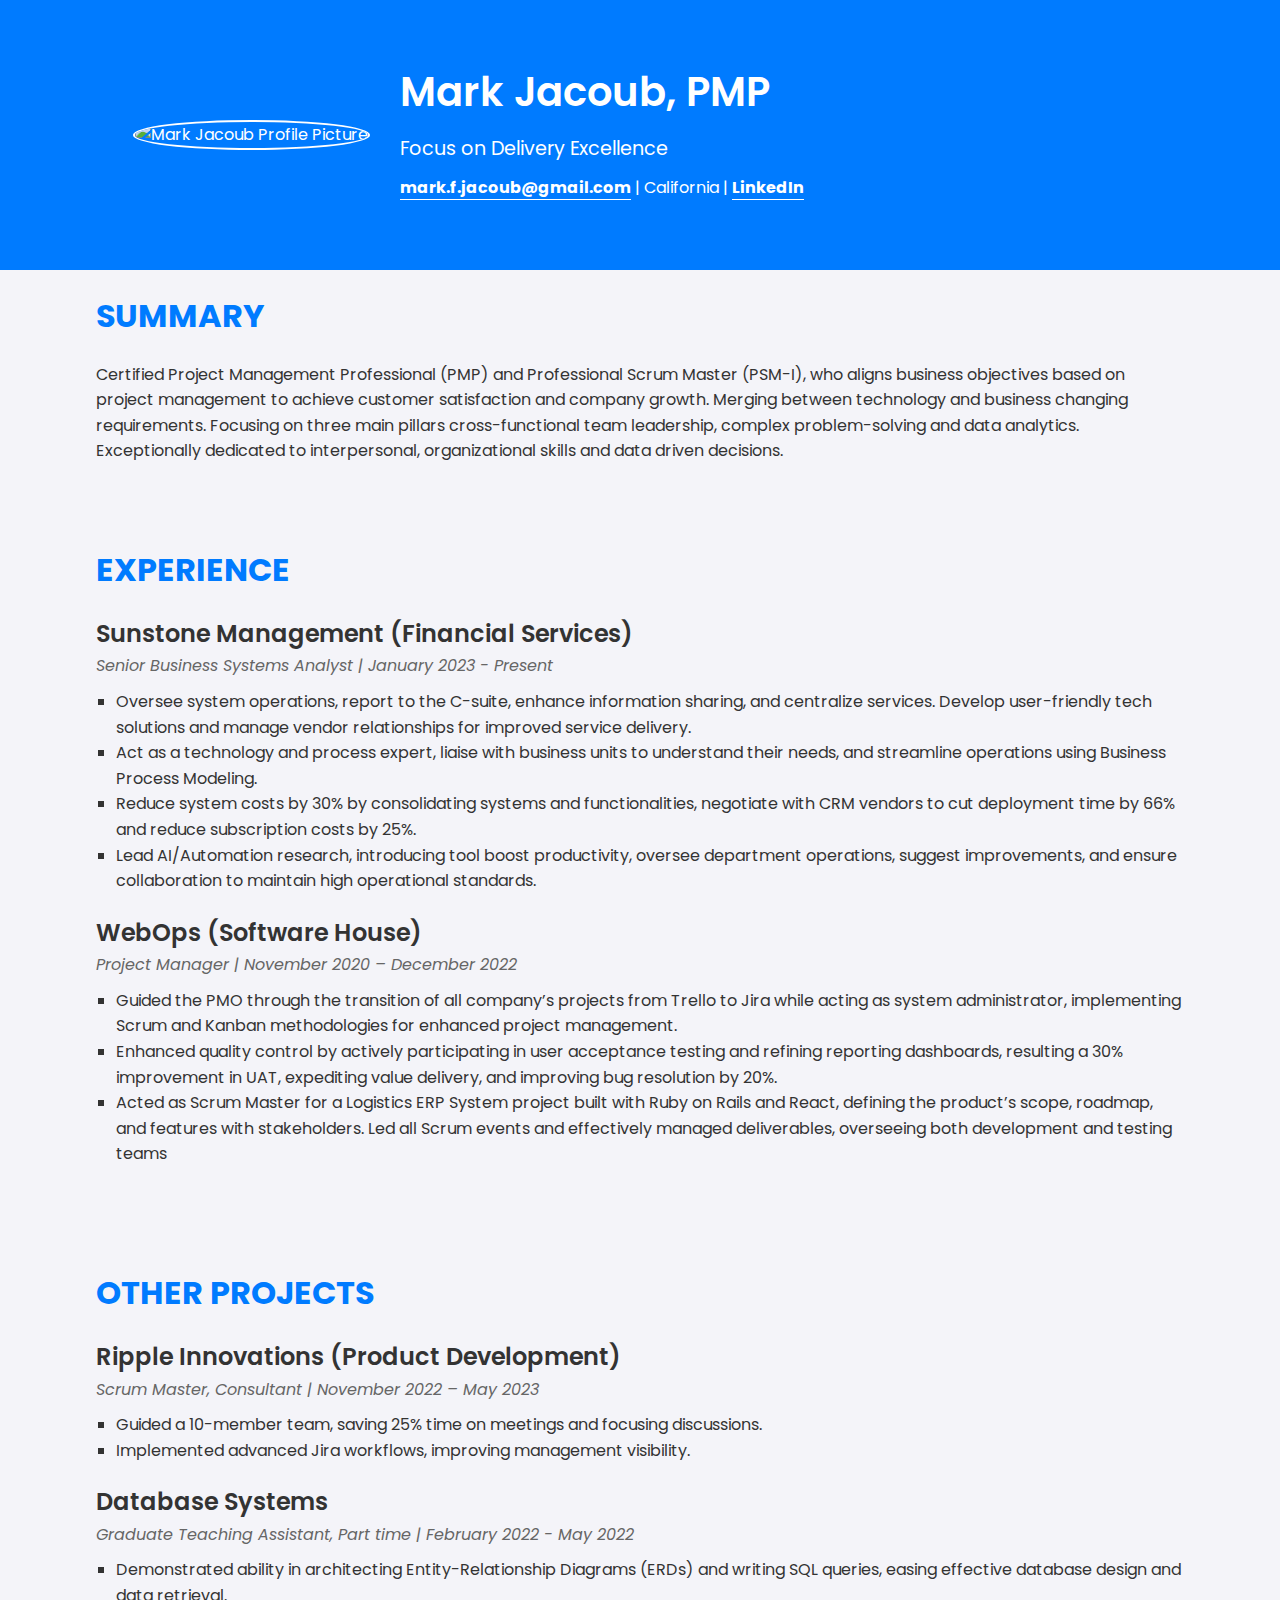
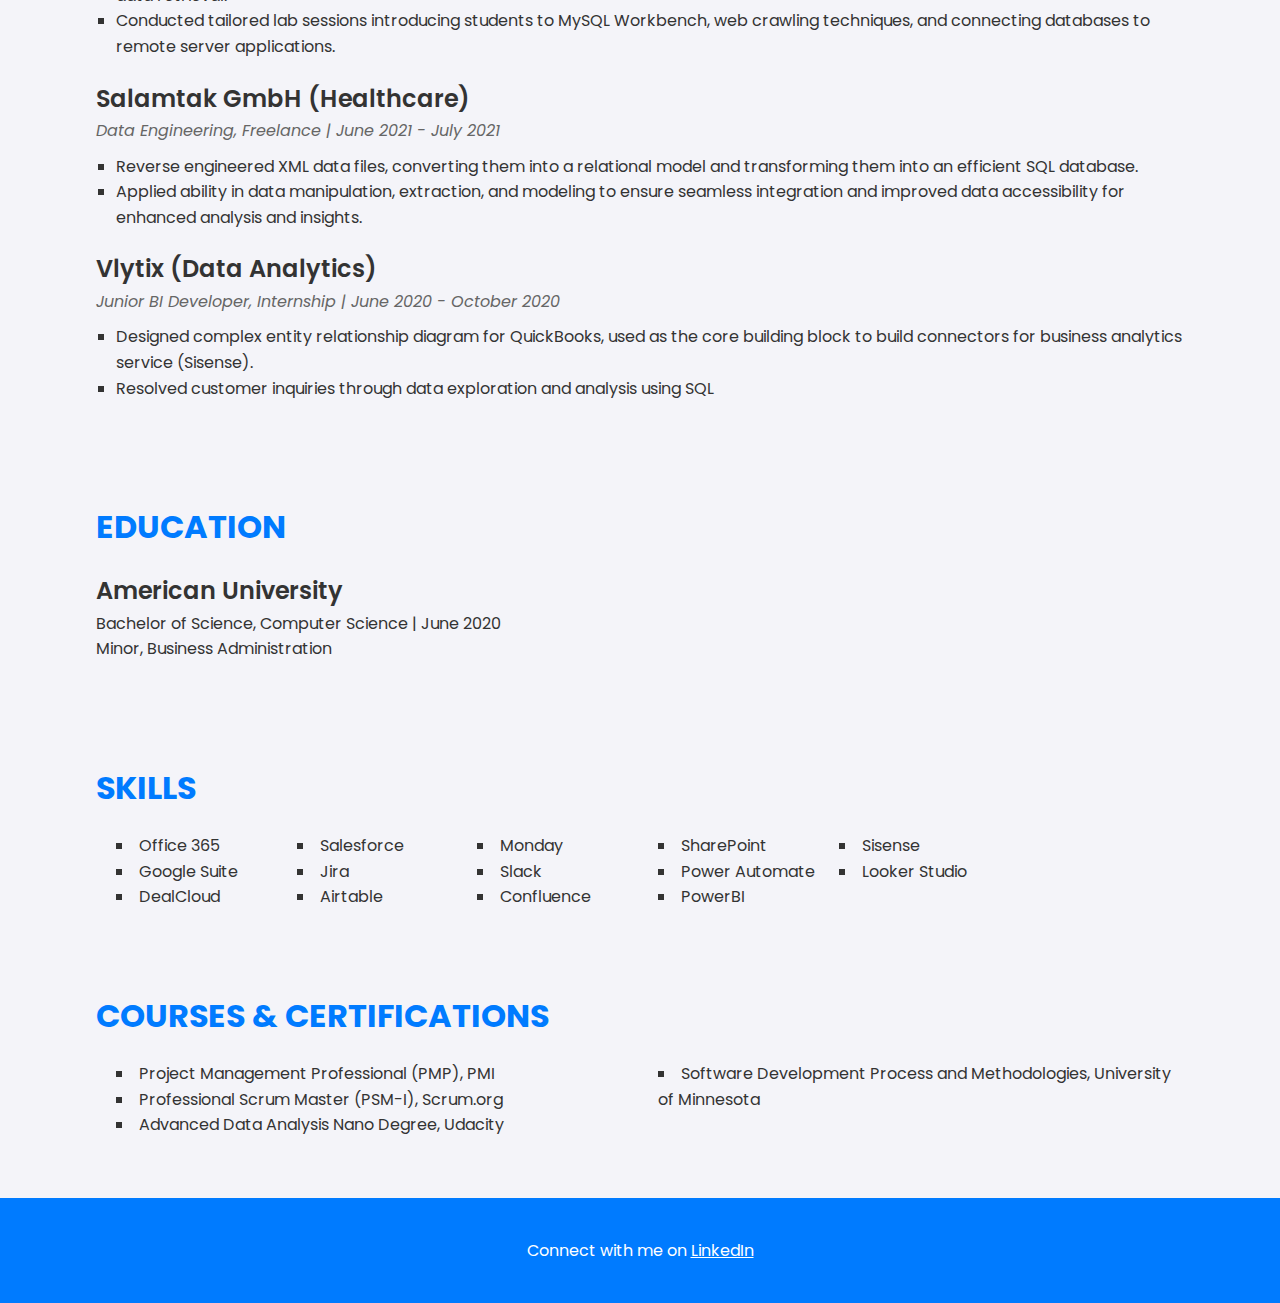
==== commit ba4d45b1: "Update index.html" ====
--- a/index.html
+++ b/index.html
@@ -114,20 +114,18 @@
             <ul class="skills-list">
                 <li>Office 365</li>
                 <li>Google Suite</li>
+                <li>DealCloud</li>
+                <li>Salesforce</li>
                 <li>Jira</li>
                 <li>Airtable</li>
                 <li>Monday</li>
                 <li>Slack</li>
                 <li>Confluence</li>
-                <li>Office 365</li>
-                <li>DealCloud</li>
-                <li>Salesforce</li>
                 <li>SharePoint</li>
                 <li>Power Automate</li>
                 <li>PowerBI</li>
                 <li>Sisense</li>
                 <li>Looker Studio</li>
-
             </ul>   
         </section>
 
--- a/styles.css
+++ b/styles.css
@@ -1,3 +1,4 @@
+
 /* Import Google Fonts */
 @import url('https://fonts.googleapis.com/css2?family=Poppins:wght@400;600&display=swap');
 
@@ -127,6 +128,13 @@
 }
 
 ul.skills-list {
+    column-count:6; 
+    list-style-position: inside; /* Ensure the bullets stay inside the container */
+    padding-left: 0; /* Remove default padding */
+}
+
+ul.courses-list {
+    column-count:2; 
     list-style-position: inside; /* Ensure the bullets stay inside the container */
     padding-left: 0; /* Remove default padding */
 }
@@ -174,5 +182,11 @@
     .hero-text {
         max-width: 100%; /* Let text take up full width on mobile */
     }
-
+    ul.courses-list {
+        column-count:1; 
+    }
    
+    ul.skills-list {
+        column-count:2; 
+    }
+}
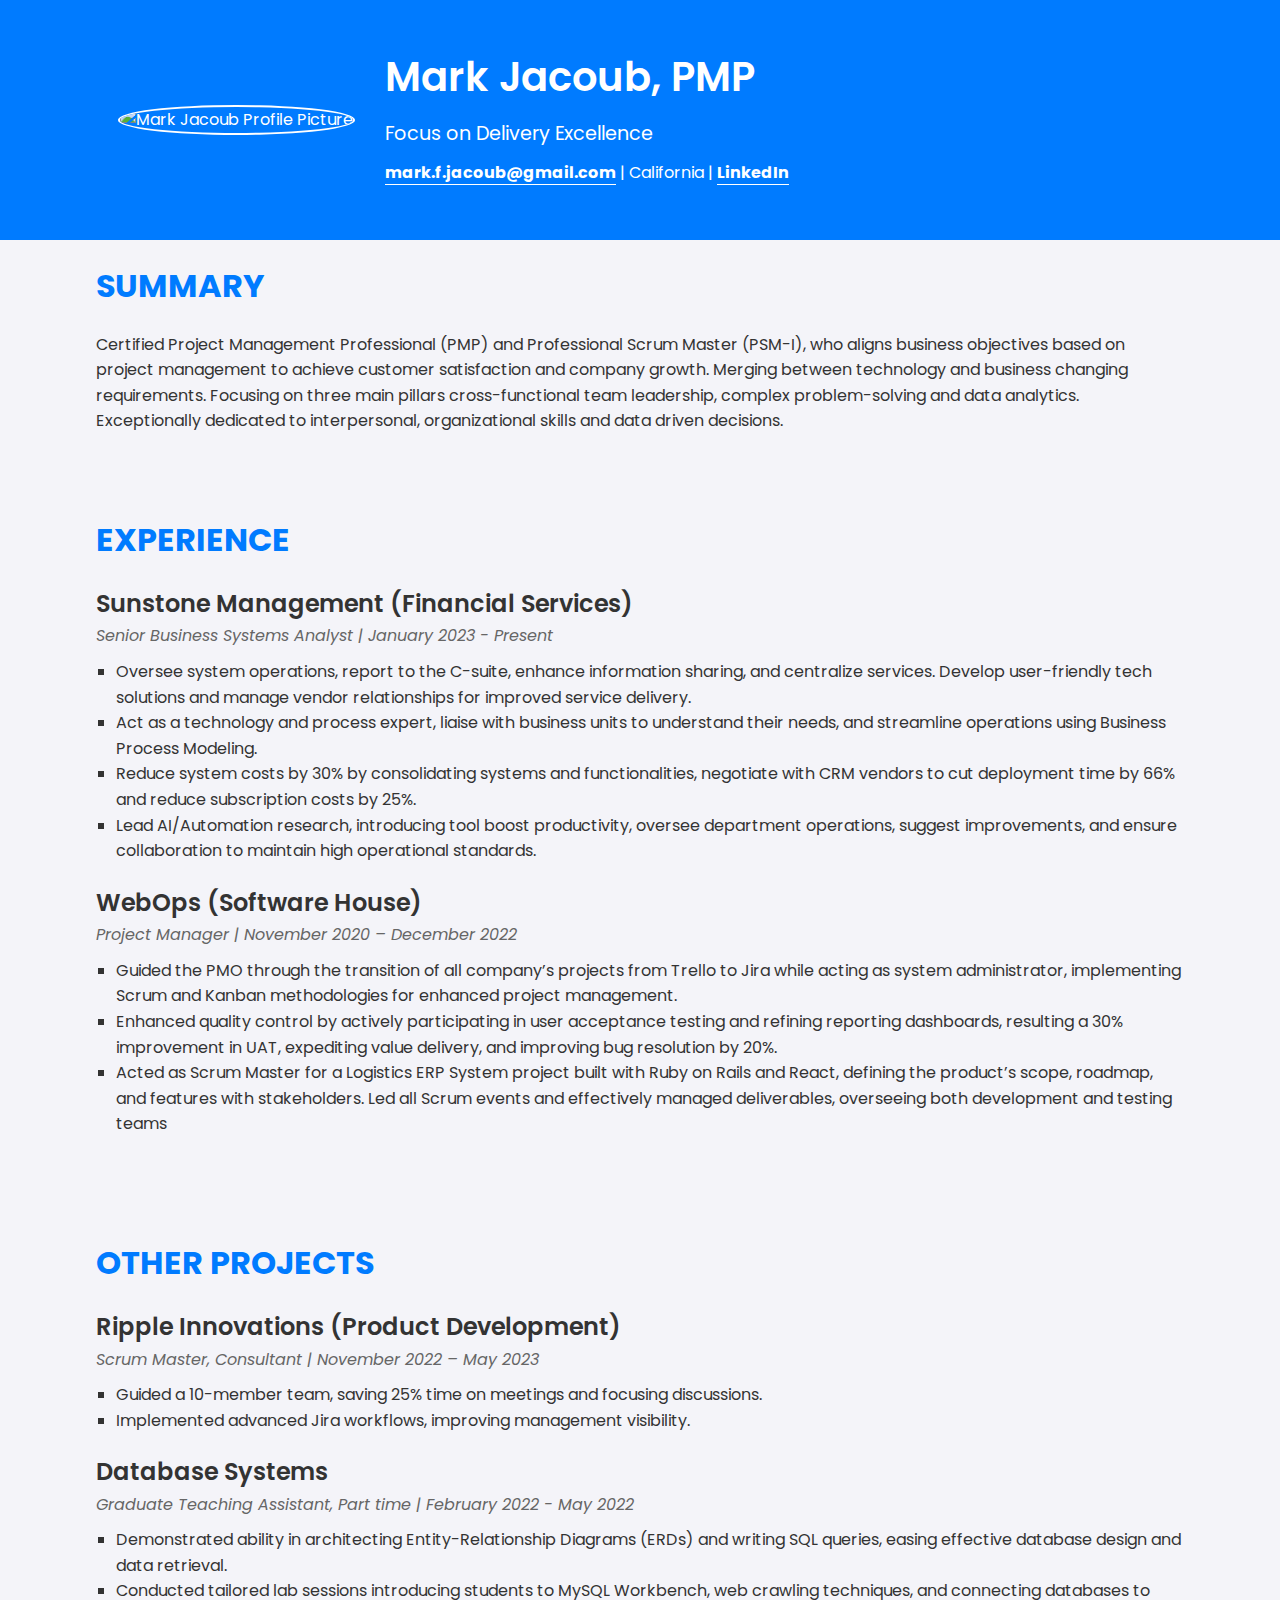
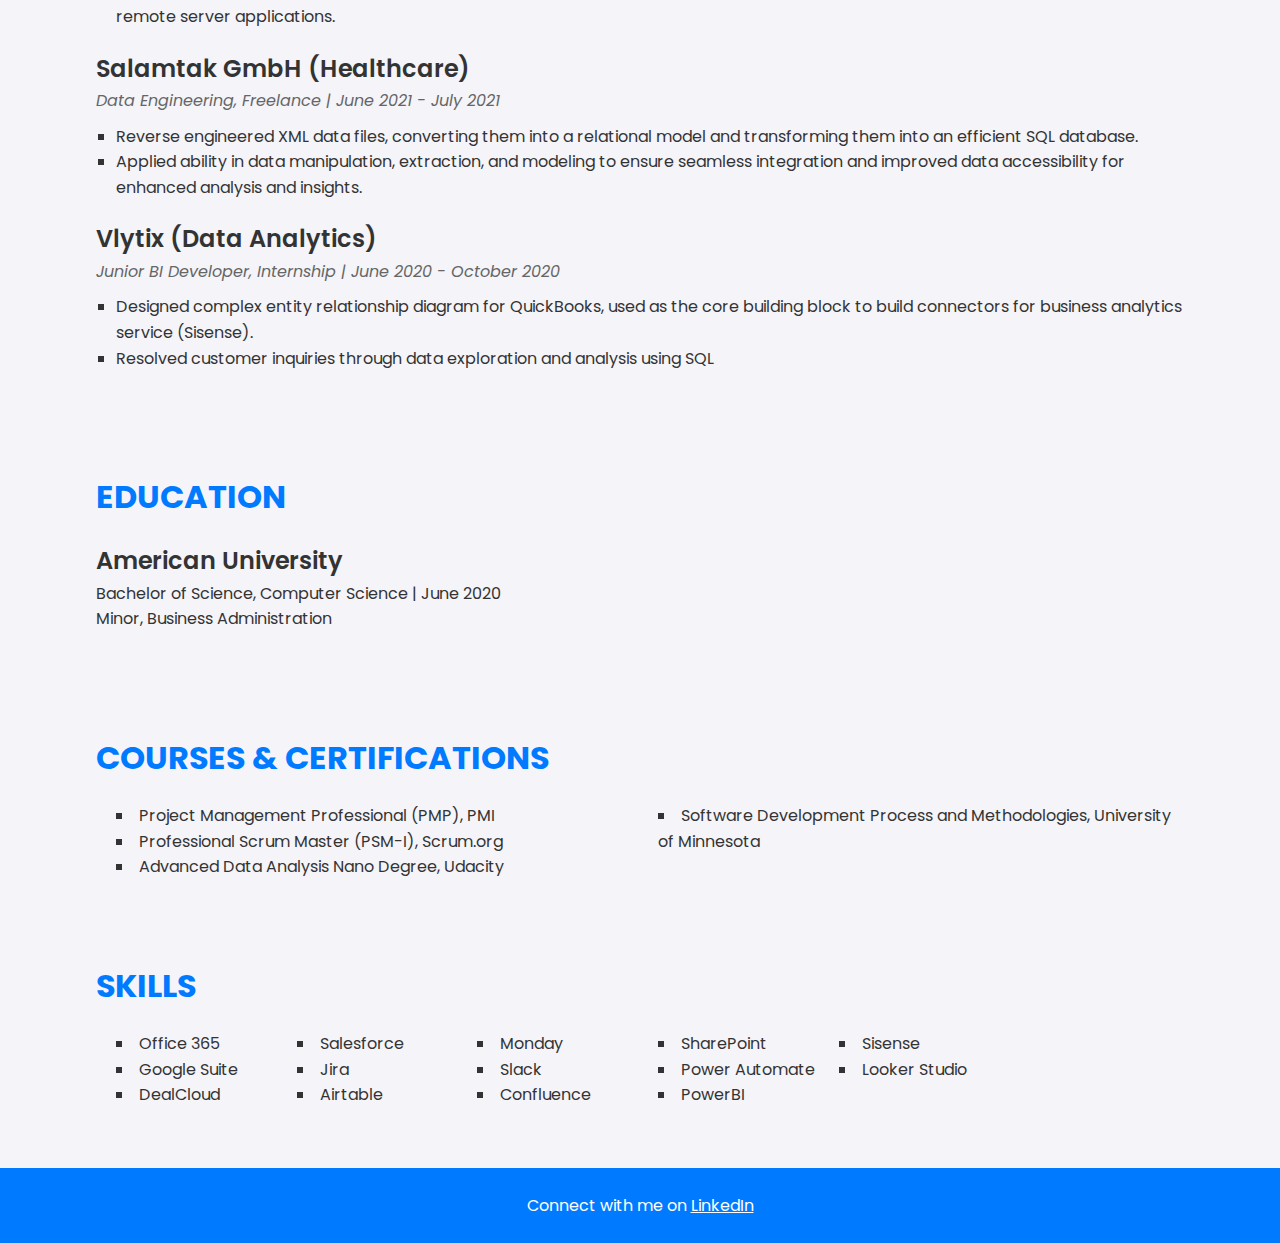
==== commit 6f0a1e08: "Update index.html" ====
--- a/index.html
+++ b/index.html
@@ -109,6 +109,16 @@
             </div>
         </section>
 
+        <section id="certifications" class="container section">
+            <h2>Courses & Certifications</h2>
+            <ul class="courses-list">
+                <li>Project Management Professional (PMP), PMI</li>
+                <li>Professional Scrum Master (PSM-I), Scrum.org</li>
+                <li>Advanced Data Analysis Nano Degree, Udacity</li>
+                <li>Software Development Process and Methodologies, University of Minnesota</li>
+            </ul>
+        </section>
+        
         <section id="skills" class="container section">
             <h2>Skills</h2>
             <ul class="skills-list">
@@ -128,16 +138,7 @@
                 <li>Looker Studio</li>
             </ul>   
         </section>
-
-        <section id="certifications" class="container section">
-            <h2>Courses & Certifications</h2>
-            <ul class="courses-list">
-                <li>Project Management Professional (PMP), PMI</li>
-                <li>Professional Scrum Master (PSM-I), Scrum.org</li>
-                <li>Advanced Data Analysis Nano Degree, Udacity</li>
-                <li>Software Development Process and Methodologies, University of Minnesota</li>
-            </ul>
-        </section>
+        
     </main>
 
     <footer class="footer">
--- a/styles.css
+++ b/styles.css
@@ -32,7 +32,7 @@
     width: 85%;
     max-width: 1200px;
     margin: 0 auto;
-    padding: 20px;
+    padding: 5px;
 }
 
 /* HERO SECTION */
@@ -127,14 +127,14 @@
     margin-left: 20px; /* Indent the list */
 }
 
-ul.skills-list {
-    column-count:6; 
+ul.courses-list {
+    column-count:2; 
     list-style-position: inside; /* Ensure the bullets stay inside the container */
     padding-left: 0; /* Remove default padding */
 }
 
-ul.courses-list {
-    column-count:2; 
+ul.skills-list {
+    column-count:6; 
     list-style-position: inside; /* Ensure the bullets stay inside the container */
     padding-left: 0; /* Remove default padding */
 }
